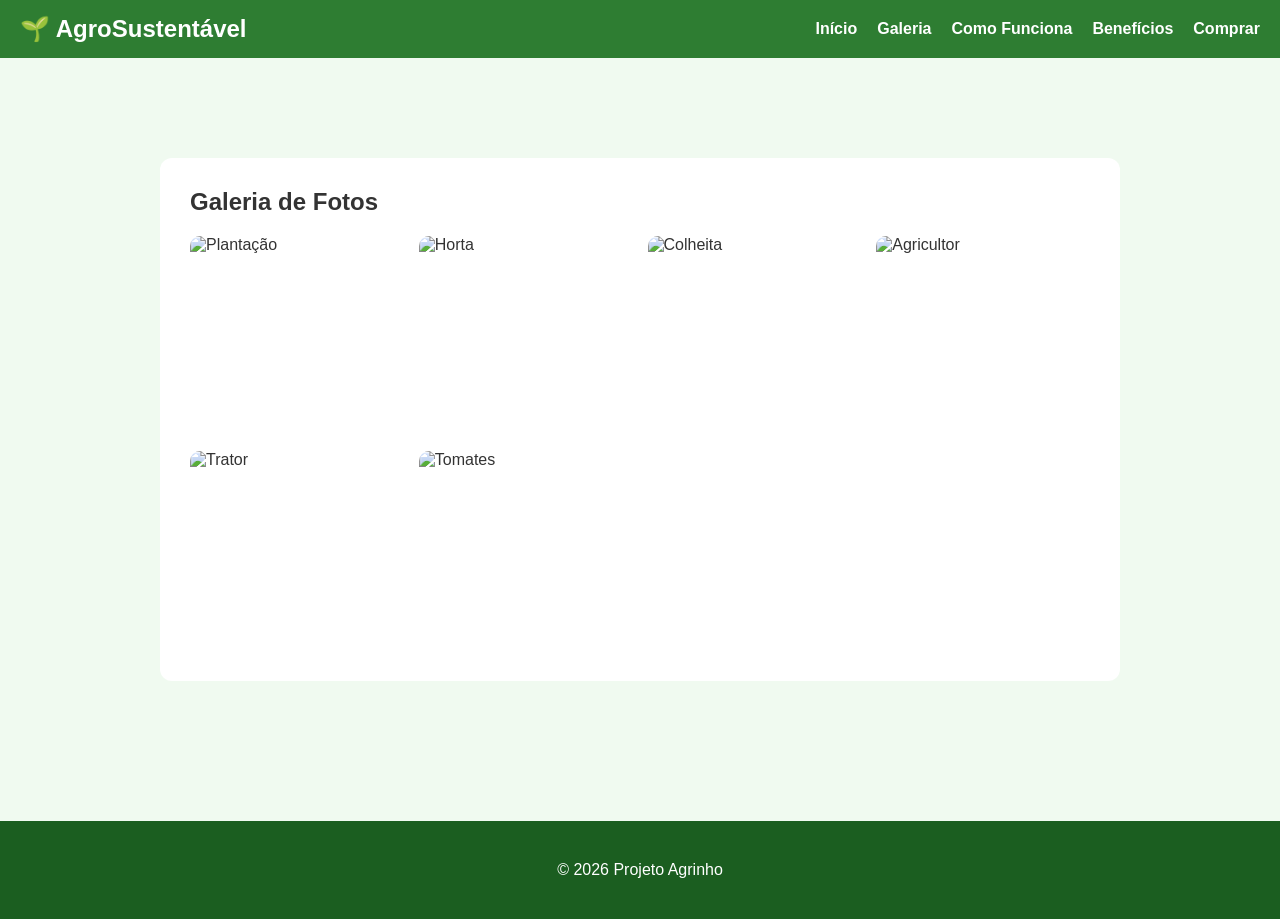
==== galeria.html @ 53825469 "Create galeria.html" ====
<!DOCTYPE html>
<html lang="pt-BR">
<head>
  <meta charset="UTF-8">
  <meta name="viewport" content="width=device-width, initial-scale=1.0">
  <title>Galeria - Agro Sustentável</title>
  <link rel="stylesheet" href="style.css">
</head>
<body>
  <nav>
    <h2>🌱 AgroSustentável</h2>
    <ul>
      <li><a href="index.html">Início</a></li>
      <li><a href="galeria.html">Galeria</a></li>
      <li><a href="comofunciona.html">Como Funciona</a></li>
      <li><a href="beneficios.html">Benefícios</a></li>
      <li><a href="produtos.html">Comprar</a></li>
    </ul>
  </nav>

  <main>
    <section class="galeria">
      <h2>Galeria de Fotos</h2>
      <div class="fotos">
        <img src="https://images.unsplash.com/photo-1500382017468-9049fed747ef?w=400" alt="Plantação">
        <img src="https://images.unsplash.com/photo-1416879595882-3373a0480b5b?w=400" alt="Horta">
        <img src="https://images.unsplash.com/photo-1592924357228-91a4daadcfea?w=400" alt="Colheita">
        <img src="https://images.unsplash.com/photo-1464226184884-fa6b1c7f1465?w=400" alt="Agricultor">
        <img src="https://images.unsplash.com/photo-1530836369250-ef72a3ff5c34?w=400" alt="Trator">
        <img src="https://images.unsplash.com/photo-1574943320219-553eb213f72d?w=400" alt="Tomates">
      </div>
    </section>
  </main>

  <footer><p>© 2026 Projeto Agrinho</p></footer>
</body>
</html>
---- style.css ----
* { margin: 0; padding: 0; box-sizing: border-box; }
html { scroll-behavior: smooth; }

body {
  font-family: Arial, sans-serif;
  background: #f0faf0;
  color: #333;
}

nav {
  background: #2e7d32;
  color: white;
  padding: 15px 20px;
  position: sticky;
  top: 0;
  display: flex;
  justify-content: space-between;
  align-items: center;
  flex-wrap: wrap;
  z-index: 100;
}

nav ul { list-style: none; display: flex; gap: 20px; }
nav a { color: white; text-decoration: none; font-weight: bold; }
nav input { padding: 8px; border-radius: 20px; border: none; width: 150px; }

header {
  background: linear-gradient(135deg, #2e7d32, #4caf50);
  color: white;
  text-align: center;
  padding: 80px 20px;
}

main { max-width: 1000px; margin: auto; padding: 40px 20px; }

.galeria .fotos {
  display: grid;
  grid-template-columns: repeat(auto-fit, minmax(200px, 1fr));
  gap: 15px;
  margin-top: 20px;
}

.galeria img {
  width: 100%;
  border-radius: 10px;
  height: 200px;
  object-fit: cover;
  transition: 0.3s;
}

.galeria img:hover { transform: scale(1.05); }

section { margin: 60px 0; padding: 30px; background: white; border-radius: 12px; }

.btn {
  background: #66bb6a;
  color: white;
  padding: 15px 35px;
  border-radius: 50px;
  text-decoration: none;
  display: inline-block;
  margin-top: 20px;
  font-weight: bold;
}

footer {
  background: #1b5e20;
  color: white;
  text-align: center;
  padding: 40px 20px;
  margin-top: 40px;
}
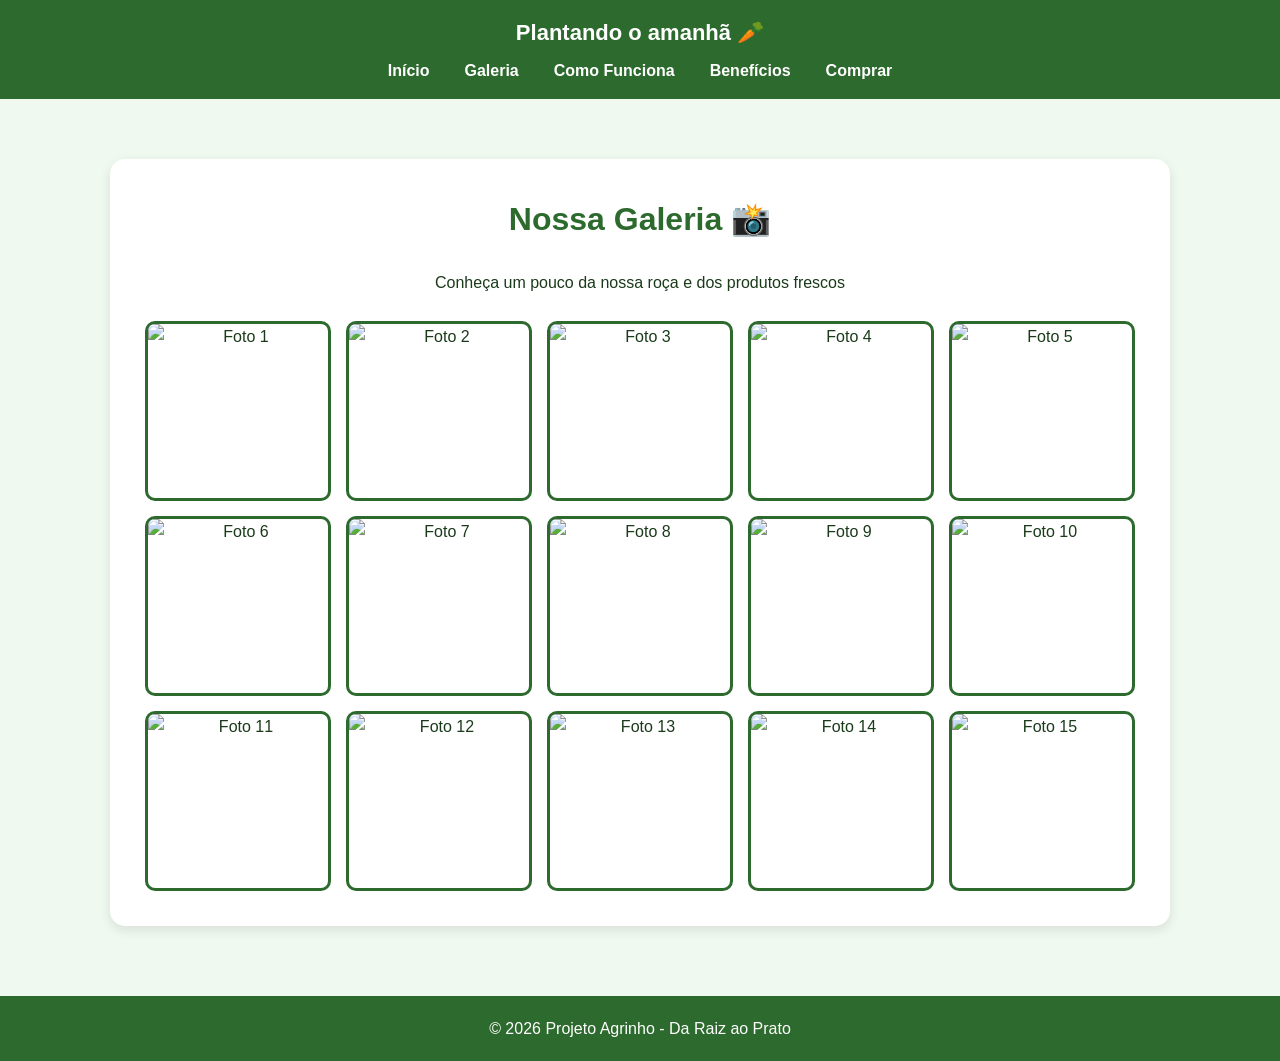
==== commit 5ce164e7: "Update galeria.html" ====
--- a/galeria.html
+++ b/galeria.html
@@ -3,12 +3,50 @@
 <head>
   <meta charset="UTF-8">
   <meta name="viewport" content="width=device-width, initial-scale=1.0">
-  <title>Galeria - Agro Sustentável</title>
-  <link rel="stylesheet" href="style.css">
+  <title>Galeria - Da Raiz ao Prato</title>
+  <style>
+    * {margin:0;padding:0;box-sizing:border-box;}
+    body {font-family:Arial;background:#f0f9f0;color:#1a3a1a;line-height:1.6;}
+    nav {background:#2d6a2d;padding:15px;text-align:center;position:sticky;top:0;z-index:10;}
+    nav h2 {color:white;font-size:22px;margin-bottom:8px;}
+    nav ul {list-style:none;display:flex;justify-content:center;gap:15px;flex-wrap:wrap;}
+    nav a {color:white;text-decoration:none;font-weight:bold;padding:5px 10px;border-radius:5px;transition:0.3s;}
+    nav a:hover {background:#3e8e3e;}
+    main {max-width:1100px;margin:40px auto;padding:20px;}
+    .box {background:white;padding:35px;border-radius:15px;box-shadow:0 4px 12px rgba(0,0,0,0.1);text-align:center;}
+    .box h2 {color:#2d6a2d;margin-bottom:25px;font-size:32px;}
+    
+    /* Grid 3 fileiras x 5 colunas */
+    .galeria {
+      display:grid;
+      grid-template-columns:repeat(5, 1fr);
+      gap:15px;
+      margin-top:25px;
+    }
+    .galeria img {
+      width:100%;
+      height:180px;
+      object-fit:cover;
+      border-radius:10px;
+      border:3px solid #2d6a2d;
+      transition:0.3s;
+    }
+    .galeria img:hover {
+      transform:scale(1.05);
+      box-shadow:0 4px 15px rgba(0,0,0,0.2);
+    }
+    
+    /* No celular fica 2 colunas */
+    @media(max-width:768px) {
+      .galeria {grid-template-columns:repeat(2, 1fr);}
+    }
+    
+    footer {background:#2d6a2d;color:white;text-align:center;padding:20px;margin-top:50px;}
+  </style>
 </head>
 <body>
   <nav>
-    <h2>🌱 AgroSustentável</h2>
+    <h2>Plantando o amanhã 🥕</h2>
     <ul>
       <li><a href="index.html">Início</a></li>
       <li><a href="galeria.html">Galeria</a></li>
@@ -19,19 +57,37 @@
   </nav>
 
   <main>
-    <section class="galeria">
-      <h2>Galeria de Fotos</h2>
-      <div class="fotos">
-        <img src="https://images.unsplash.com/photo-1500382017468-9049fed747ef?w=400" alt="Plantação">
-        <img src="https://images.unsplash.com/photo-1416879595882-3373a0480b5b?w=400" alt="Horta">
-        <img src="https://images.unsplash.com/photo-1592924357228-91a4daadcfea?w=400" alt="Colheita">
-        <img src="https://images.unsplash.com/photo-1464226184884-fa6b1c7f1465?w=400" alt="Agricultor">
-        <img src="https://images.unsplash.com/photo-1530836369250-ef72a3ff5c34?w=400" alt="Trator">
-        <img src="https://images.unsplash.com/photo-1574943320219-553eb213f72d?w=400" alt="Tomates">
+    <div class="box">
+      <h2>Nossa Galeria 📸</h2>
+      <p>Conheça um pouco da nossa roça e dos produtos frescos</p>
+      
+      <div class="galeria">
+        <!-- FILEIRA 1 -->
+        <img src="COLA_LINK_FOTO_1_AQUI" alt="Foto 1">
+        <img src="COLA_LINK_FOTO_2_AQUI" alt="Foto 2">
+        <img src="COLA_LINK_FOTO_3_AQUI" alt="Foto 3">
+        <img src="COLA_LINK_FOTO_4_AQUI" alt="Foto 4">
+        <img src="COLA_LINK_FOTO_5_AQUI" alt="Foto 5">
+        
+        <!-- FILEIRA 2 -->
+        <img src="COLA_LINK_FOTO_6_AQUI" alt="Foto 6">
+        <img src="COLA_LINK_FOTO_7_AQUI" alt="Foto 7">
+        <img src="COLA_LINK_FOTO_8_AQUI" alt="Foto 8">
+        <img src="COLA_LINK_FOTO_9_AQUI" alt="Foto 9">
+        <img src="COLA_LINK_FOTO_10_AQUI" alt="Foto 10">
+        
+        <!-- FILEIRA 3 -->
+        <img src="COLA_LINK_FOTO_11_AQUI" alt="Foto 11">
+        <img src="COLA_LINK_FOTO_12_AQUI" alt="Foto 12">
+        <img src="COLA_LINK_FOTO_13_AQUI" alt="Foto 13">
+        <img src="COLA_LINK_FOTO_14_AQUI" alt="Foto 14">
+        <img src="COLA_LINK_FOTO_15_AQUI" alt="Foto 15">
       </div>
-    </section>
+    </div>
   </main>
 
-  <footer><p>© 2026 Projeto Agrinho</p></footer>
+  <footer>
+    <p>© 2026 Projeto Agrinho - Da Raiz ao Prato</p>
+  </footer>
 </body>
 </html>
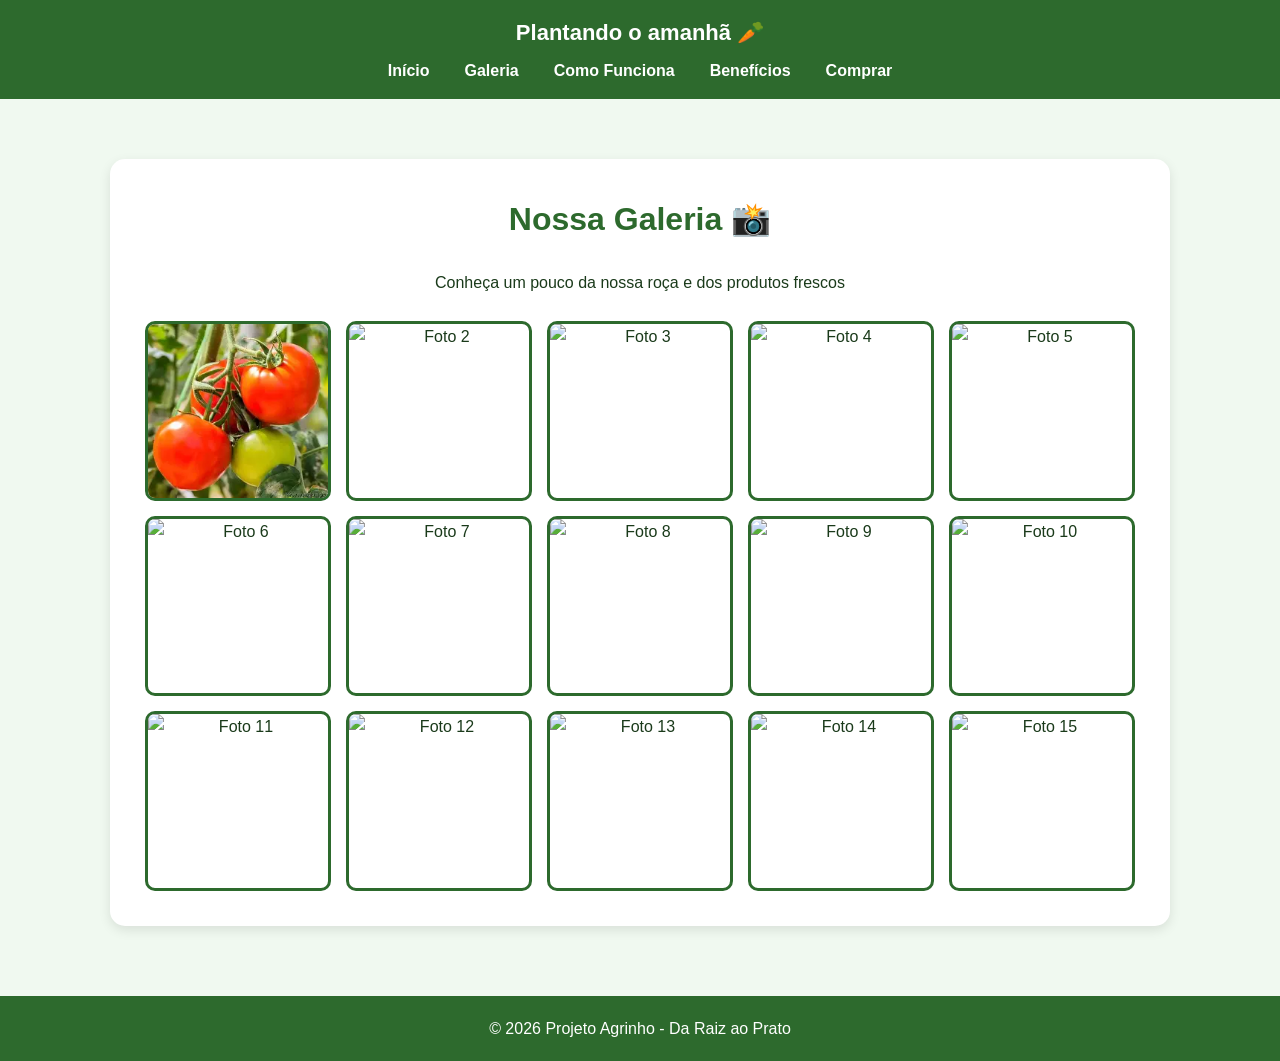
==== commit be2fde43: "Update galeria.html" ====
--- a/galeria.html
+++ b/galeria.html
@@ -63,7 +63,7 @@
       
       <div class="galeria">
         <!-- FILEIRA 1 -->
-        <img src="COLA_LINK_FOTO_1_AQUI" alt="Foto 1">
+        <img src="[data-uri]" alt="Foto 1">
         <img src="COLA_LINK_FOTO_2_AQUI" alt="Foto 2">
         <img src="COLA_LINK_FOTO_3_AQUI" alt="Foto 3">
         <img src="COLA_LINK_FOTO_4_AQUI" alt="Foto 4">
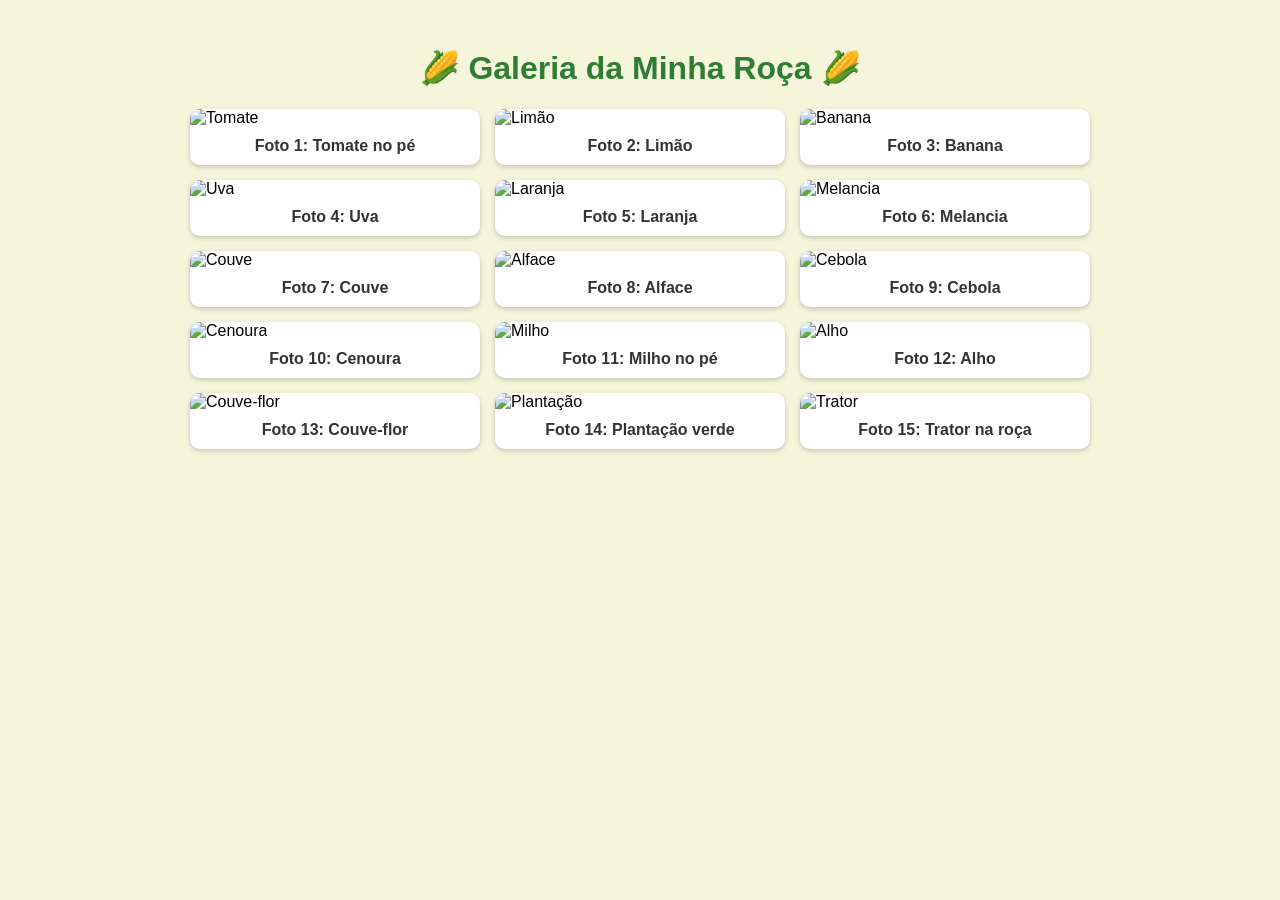
==== commit f3d395cd: "Update galeria.html" ====
--- a/galeria.html
+++ b/galeria.html
@@ -2,92 +2,95 @@
 <html lang="pt-BR">
 <head>
   <meta charset="UTF-8">
-  <meta name="viewport" content="width=device-width, initial-scale=1.0">
-  <title>Galeria - Da Raiz ao Prato</title>
+  <title>Galeria - Minha Roça</title>
   <style>
-    * {margin:0;padding:0;box-sizing:border-box;}
-    body {font-family:Arial;background:#f0f9f0;color:#1a3a1a;line-height:1.6;}
-    nav {background:#2d6a2d;padding:15px;text-align:center;position:sticky;top:0;z-index:10;}
-    nav h2 {color:white;font-size:22px;margin-bottom:8px;}
-    nav ul {list-style:none;display:flex;justify-content:center;gap:15px;flex-wrap:wrap;}
-    nav a {color:white;text-decoration:none;font-weight:bold;padding:5px 10px;border-radius:5px;transition:0.3s;}
-    nav a:hover {background:#3e8e3e;}
-    main {max-width:1100px;margin:40px auto;padding:20px;}
-    .box {background:white;padding:35px;border-radius:15px;box-shadow:0 4px 12px rgba(0,0,0,0.1);text-align:center;}
-    .box h2 {color:#2d6a2d;margin-bottom:25px;font-size:32px;}
-    
-    /* Grid 3 fileiras x 5 colunas */
-    .galeria {
-      display:grid;
-      grid-template-columns:repeat(5, 1fr);
-      gap:15px;
-      margin-top:25px;
-    }
-    .galeria img {
-      width:100%;
-      height:180px;
-      object-fit:cover;
-      border-radius:10px;
-      border:3px solid #2d6a2d;
-      transition:0.3s;
-    }
-    .galeria img:hover {
-      transform:scale(1.05);
-      box-shadow:0 4px 15px rgba(0,0,0,0.2);
-    }
-    
-    /* No celular fica 2 colunas */
-    @media(max-width:768px) {
-      .galeria {grid-template-columns:repeat(2, 1fr);}
-    }
-    
-    footer {background:#2d6a2d;color:white;text-align:center;padding:20px;margin-top:50px;}
+    body { font-family: Arial; background: #f5f5dc; padding: 20px; }
+    h1 { text-align: center; color: #2e7d32; }
+    .galeria { display: grid; grid-template-columns: repeat(3, 1fr); gap: 15px; max-width: 900px; margin: auto; }
+    .item { background: white; border-radius: 10px; overflow: hidden; box-shadow: 0 2px 5px rgba(0,0,0,0.2); }
+    .item img { width: 100%; height: 200px; object-fit: cover; }
+    .item p { text-align: center; padding: 10px; margin: 0; font-weight: bold; color: #333; }
   </style>
 </head>
 <body>
-  <nav>
-    <h2>Plantando o amanhã 🥕</h2>
-    <ul>
-      <li><a href="index.html">Início</a></li>
-      <li><a href="galeria.html">Galeria</a></li>
-      <li><a href="comofunciona.html">Como Funciona</a></li>
-      <li><a href="beneficios.html">Benefícios</a></li>
-      <li><a href="produtos.html">Comprar</a></li>
-    </ul>
-  </nav>
+  <h1>🌽 Galeria da Minha Roça 🌽</h1>
+  <div class="galeria">
+    
+    <div class="item">
+      <img src="https://images.unsplash.com/photo-1592924357228-91a4daadee15?w=500&h=500&fit=crop" alt="Tomate">
+      <p>Foto 1: Tomate no pé</p>
+    </div>
 
-  <main>
-    <div class="box">
-      <h2>Nossa Galeria 📸</h2>
-      <p>Conheça um pouco da nossa roça e dos produtos frescos</p>
-      
-      <div class="galeria">
-        <!-- FILEIRA 1 -->
-        <img src="[data-uri]" alt="Foto 1">
-        <img src="COLA_LINK_FOTO_2_AQUI" alt="Foto 2">
-        <img src="COLA_LINK_FOTO_3_AQUI" alt="Foto 3">
-        <img src="COLA_LINK_FOTO_4_AQUI" alt="Foto 4">
-        <img src="COLA_LINK_FOTO_5_AQUI" alt="Foto 5">
-        
-        <!-- FILEIRA 2 -->
-        <img src="COLA_LINK_FOTO_6_AQUI" alt="Foto 6">
-        <img src="COLA_LINK_FOTO_7_AQUI" alt="Foto 7">
-        <img src="COLA_LINK_FOTO_8_AQUI" alt="Foto 8">
-        <img src="COLA_LINK_FOTO_9_AQUI" alt="Foto 9">
-        <img src="COLA_LINK_FOTO_10_AQUI" alt="Foto 10">
-        
-        <!-- FILEIRA 3 -->
-        <img src="COLA_LINK_FOTO_11_AQUI" alt="Foto 11">
-        <img src="COLA_LINK_FOTO_12_AQUI" alt="Foto 12">
-        <img src="COLA_LINK_FOTO_13_AQUI" alt="Foto 13">
-        <img src="COLA_LINK_FOTO_14_AQUI" alt="Foto 14">
-        <img src="COLA_LINK_FOTO_15_AQUI" alt="Foto 15">
-      </div>
+    <div class="item">
+      <img src="https://images.unsplash.com/photo-1611080626919-7cf5a9dbab5b?w=500&h=500&fit=crop" alt="Limão">
+      <p>Foto 2: Limão</p>
     </div>
-  </main>
 
-  <footer>
-    <p>© 2026 Projeto Agrinho - Da Raiz ao Prato</p>
-  </footer>
+    <div class="item">
+      <img src="https://images.unsplash.com/photo-1571771894821-ce9b6c11b08e?w=500&h=500&fit=crop" alt="Banana">
+      <p>Foto 3: Banana</p>
+    </div>
+
+    <div class="item">
+      <img src="https://images.unsplash.com/photo-1596363502121-3c9e8e9b193f?w=500&h=500&fit=crop" alt="Uva">
+      <p>Foto 4: Uva</p>
+    </div>
+
+    <div class="item">
+      <img src="https://images.unsplash.com/photo-1611080627980-c844733e5327?w=500&h=500&fit=crop" alt="Laranja">
+      <p>Foto 5: Laranja</p>
+    </div>
+
+    <div class="item">
+      <img src="https://images.unsplash.com/photo-1528821128474-27d65483a5b0?w=500&h=500&fit=crop" alt="Melancia">
+      <p>Foto 6: Melancia</p>
+    </div>
+
+    <div class="item">
+      <img src="https://images.unsplash.com/photo-1594282487803-0e8ef2bc108f?w=500&h=500&fit=crop" alt="Couve">
+      <p>Foto 7: Couve</p>
+    </div>
+
+    <div class="item">
+      <img src="https://images.unsplash.com/photo-1560493673-04071c5f467b?w=500&h=500&fit=crop" alt="Alface">
+      <p>Foto 8: Alface</p>
+    </div>
+
+    <div class="item">
+      <img src="https://images.unsplash.com/photo-1508313880080-c4bef0730395?w=500&h=500&fit=crop" alt="Cebola">
+      <p>Foto 9: Cebola</p>
+    </div>
+
+    <div class="item">
+      <img src="https://images.unsplash.com/photo-1598170845058-32b9d6a5da37?w=500&h=500&fit=crop" alt="Cenoura">
+      <p>Foto 10: Cenoura</p>
+    </div>
+
+    <div class="item">
+      <img src="https://images.unsplash.com/photo-1551754655-cd27e38d2076?w=500&h=500&fit=crop" alt="Milho">
+      <p>Foto 11: Milho no pé</p>
+    </div>
+
+    <div class="item">
+      <img src="https://images.unsplash.com/photo-1567306301408-9b74779a11af?w=500&h=500&fit=crop" alt="Alho">
+      <p>Foto 12: Alho</p>
+    </div>
+
+    <div class="item">
+      <img src="https://images.unsplash.com/photo-1459411621453-7b03977f4bfc?w=500&h=500&fit=crop" alt="Couve-flor">
+      <p>Foto 13: Couve-flor</p>
+    </div>
+
+    <div class="item">
+      <img src="https://images.unsplash.com/photo-1500382017468-9049fed747ef?w=500&h=500&fit=crop" alt="Plantação">
+      <p>Foto 14: Plantação verde</p>
+    </div>
+
+    <div class="item">
+      <img src="https://images.unsplash.com/photo-1574943320219-553eb213f72d?w=500&h=500&fit=crop" alt="Trator">
+      <p>Foto 15: Trator na roça</p>
+    </div>
+
+  </div>
 </body>
 </html>
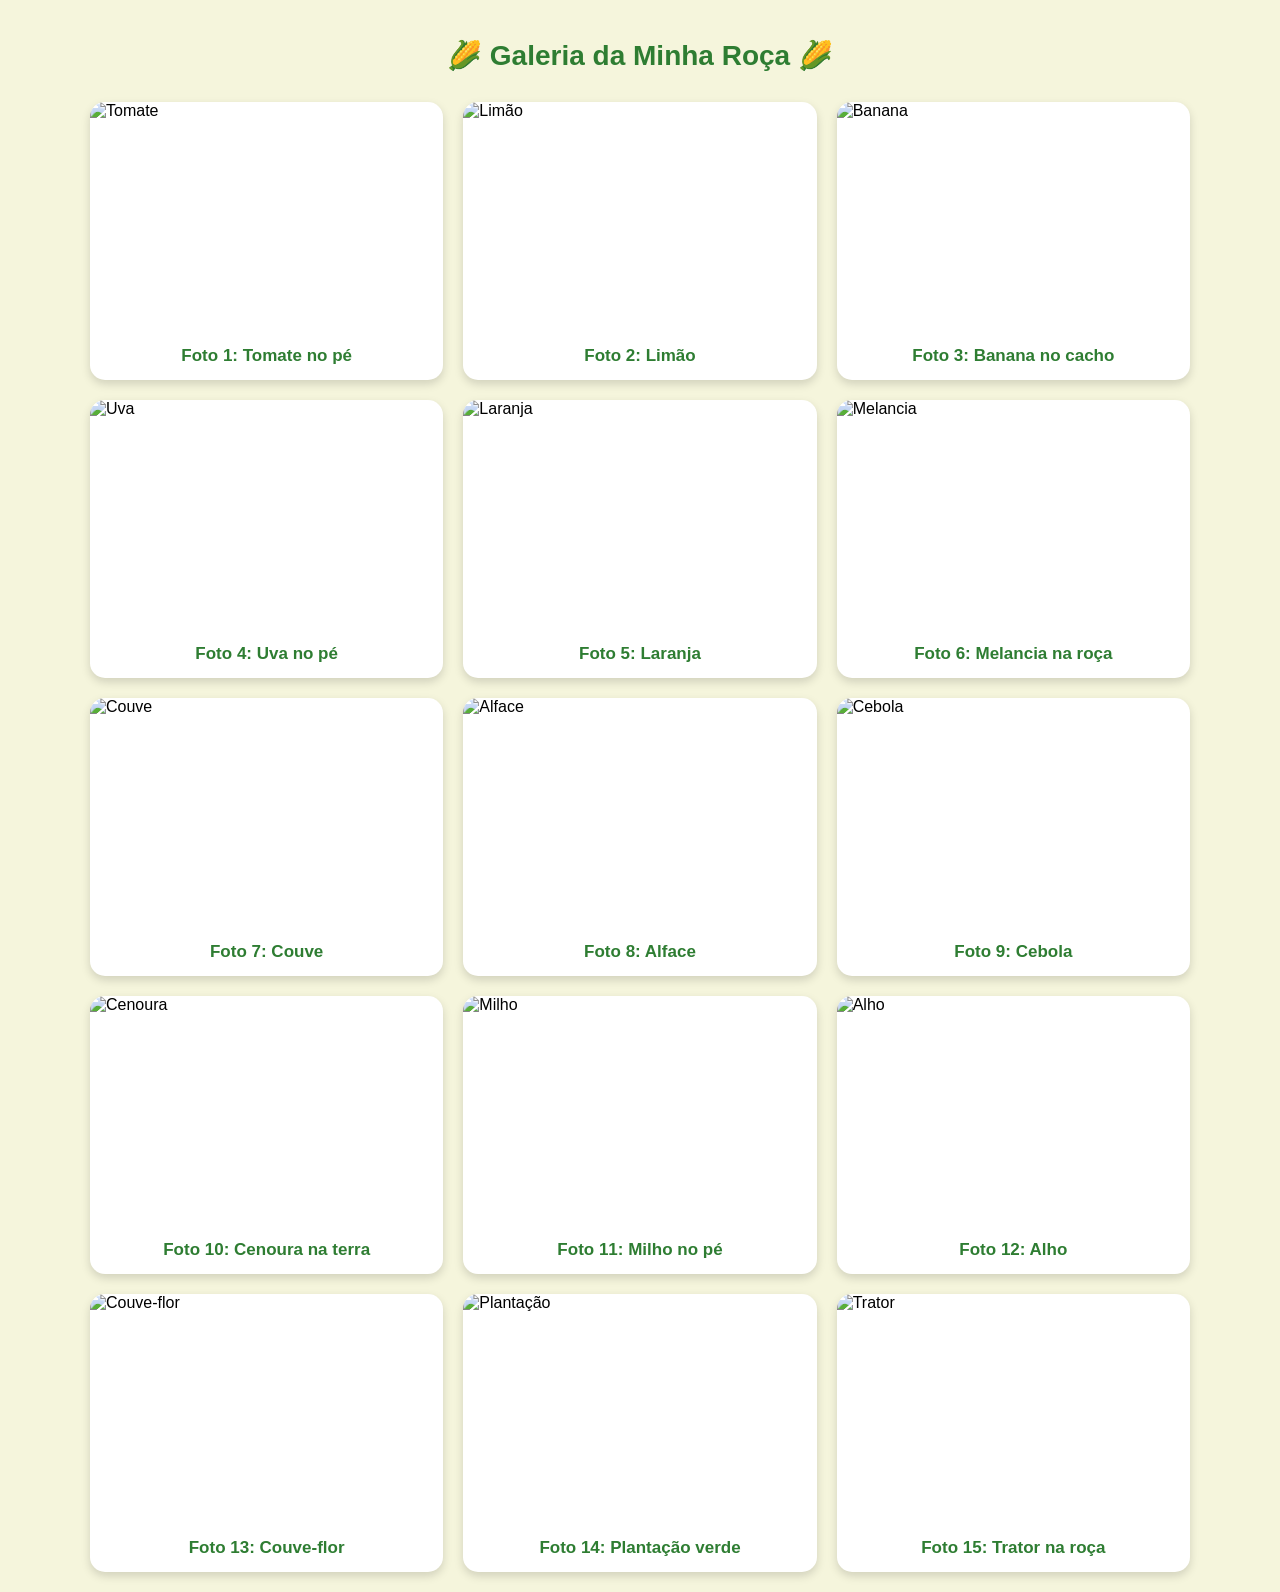
==== commit b56864df: "Update galeria.html" ====
--- a/galeria.html
+++ b/galeria.html
@@ -4,12 +4,15 @@
   <meta charset="UTF-8">
   <title>Galeria - Minha Roça</title>
   <style>
-    body { font-family: Arial; background: #f5f5dc; padding: 20px; }
-    h1 { text-align: center; color: #2e7d32; }
-    .galeria { display: grid; grid-template-columns: repeat(3, 1fr); gap: 15px; max-width: 900px; margin: auto; }
-    .item { background: white; border-radius: 10px; overflow: hidden; box-shadow: 0 2px 5px rgba(0,0,0,0.2); }
-    .item img { width: 100%; height: 200px; object-fit: cover; }
-    .item p { text-align: center; padding: 10px; margin: 0; font-weight: bold; color: #333; }
+    body { font-family: Arial; background: #f5f5dc; padding: 20px; margin: 0; }
+    h1 { text-align: center; color: #2e7d32; margin-bottom: 30px; font-size: 28px; }
+    .galeria { display: grid; grid-template-columns: repeat(3, 1fr); gap: 20px; max-width: 1100px; margin: auto; }
+    .item { background: white; border-radius: 15px; overflow: hidden; box-shadow: 0 4px 10px rgba(0,0,0,0.15); transition: transform 0.3s; }
+    .item:hover { transform: translateY(-5px); }
+    .item img { width: 100%; height: 230px; object-fit: cover; display: block; }
+    .item p { text-align: center; padding: 14px; margin: 0; font-weight: bold; color: #2e7d32; font-size: 17px; }
+    @media(max-width: 800px) { .galeria { grid-template-columns: repeat(2, 1fr); } }
+    @media(max-width: 500px) { .galeria { grid-template-columns: 1fr; } }
   </style>
 </head>
 <body>
@@ -17,77 +20,77 @@
   <div class="galeria">
     
     <div class="item">
-      <img src="https://images.unsplash.com/photo-1592924357228-91a4daadee15?w=500&h=500&fit=crop" alt="Tomate">
+      <img src="https://images.pexels.com/photos/533280/pexels-photo-533280.jpeg?auto=compress&cs=tinysrgb&w=500&h=500&fit=crop" alt="Tomate">
       <p>Foto 1: Tomate no pé</p>
     </div>
 
     <div class="item">
-      <img src="https://images.unsplash.com/photo-1611080626919-7cf5a9dbab5b?w=500&h=500&fit=crop" alt="Limão">
+      <img src="https://images.pexels.com/photos/161559/limes-fruit-fresh-green-161559.jpeg?auto=compress&cs=tinysrgb&w=500&h=500&fit=crop" alt="Limão">
       <p>Foto 2: Limão</p>
     </div>
 
     <div class="item">
-      <img src="https://images.unsplash.com/photo-1571771894821-ce9b6c11b08e?w=500&h=500&fit=crop" alt="Banana">
-      <p>Foto 3: Banana</p>
+      <img src="https://images.pexels.com/photos/1093034/pexels-photo-1093034.jpeg?auto=compress&cs=tinysrgb&w=500&h=500&fit=crop" alt="Banana">
+      <p>Foto 3: Banana no cacho</p>
     </div>
 
     <div class="item">
-      <img src="https://images.unsplash.com/photo-1596363502121-3c9e8e9b193f?w=500&h=500&fit=crop" alt="Uva">
-      <p>Foto 4: Uva</p>
+      <img src="https://images.pexels.com/photos/708777/pexels-photo-708777.jpeg?auto=compress&cs=tinysrgb&w=500&h=500&fit=crop" alt="Uva">
+      <p>Foto 4: Uva no pé</p>
     </div>
 
     <div class="item">
-      <img src="https://images.unsplash.com/photo-1611080627980-c844733e5327?w=500&h=500&fit=crop" alt="Laranja">
+      <img src="https://images.pexels.com/photos/161559/orange-fruit-fresh-green-161559.jpeg?auto=compress&cs=tinysrgb&w=500&h=500&fit=crop" alt="Laranja">
       <p>Foto 5: Laranja</p>
     </div>
 
     <div class="item">
-      <img src="https://images.unsplash.com/photo-1528821128474-27d65483a5b0?w=500&h=500&fit=crop" alt="Melancia">
-      <p>Foto 6: Melancia</p>
+      <img src="https://images.pexels.com/photos/1084549/pexels-photo-1084549.jpeg?auto=compress&cs=tinysrgb&w=500&h=500&fit=crop" alt="Melancia">
+      <p>Foto 6: Melancia na roça</p>
     </div>
 
     <div class="item">
-      <img src="https://images.unsplash.com/photo-1594282487803-0e8ef2bc108f?w=500&h=500&fit=crop" alt="Couve">
+      <img src="https://images.pexels.com/photos/1327838/pexels-photo-1327838.jpeg?auto=compress&cs=tinysrgb&w=500&h=500&fit=crop" alt="Couve">
       <p>Foto 7: Couve</p>
     </div>
 
     <div class="item">
-      <img src="https://images.unsplash.com/photo-1560493673-04071c5f467b?w=500&h=500&fit=crop" alt="Alface">
+      <img src="https://images.pexels.com/photos/2329440/pexels-photo-2329440.jpeg?auto=compress&cs=tinysrgb&w=500&h=500&fit=crop" alt="Alface">
       <p>Foto 8: Alface</p>
     </div>
 
     <div class="item">
-      <img src="https://images.unsplash.com/photo-1508313880080-c4bef0730395?w=500&h=500&fit=crop" alt="Cebola">
+      <img src="https://images.pexels.com/photos/4197430/pexels-photo-4197430.jpeg?auto=compress&cs=tinysrgb&w=500&h=500&fit=crop" alt="Cebola">
       <p>Foto 9: Cebola</p>
     </div>
 
     <div class="item">
-      <img src="https://images.unsplash.com/photo-1598170845058-32b9d6a5da37?w=500&h=500&fit=crop" alt="Cenoura">
-      <p>Foto 10: Cenoura</p>
+      <img src="https://images.pexels.com/photos/143133/pexels-photo-143133.jpeg?auto=compress&cs=tinysrgb&w=500&h=500&fit=crop" alt="Cenoura">
+      <p>Foto 10: Cenoura na terra</p>
     </div>
 
     <div class="item">
-      <img src="https://images.unsplash.com/photo-1551754655-cd27e38d2076?w=500&h=500&fit=crop" alt="Milho">
+      <img src="https://images.pexels.com/photos/208537/pexels-photo-208537.jpeg?auto=compress&cs=tinysrgb&w=500&h=500&fit=crop" alt="Milho">
       <p>Foto 11: Milho no pé</p>
     </div>
 
     <div class="item">
-      <img src="https://images.unsplash.com/photo-1567306301408-9b74779a11af?w=500&h=500&fit=crop" alt="Alho">
+      <img src="https://images.pexels.com/photos/4199101/pexels-photo-4199101.jpeg?auto=compress&cs=tinysrgb&w=500&h=500&fit=crop" alt="Alho">
       <p>Foto 12: Alho</p>
     </div>
 
     <div class="item">
-      <img src="https://images.unsplash.com/photo-1459411621453-7b03977f4bfc?w=500&h=500&fit=crop" alt="Couve-flor">
+      <img src="https://images.pexels.com/photos/1374496/pexels-photo-1374496.jpeg?auto=compress&cs=tinysrgb&w=500&h=500&fit=crop" alt="Couve-flor">
       <p>Foto 13: Couve-flor</p>
     </div>
 
     <div class="item">
-      <img src="https://images.unsplash.com/photo-1500382017468-9049fed747ef?w=500&h=500&fit=crop" alt="Plantação">
+      <img src="https://images.pexels.com/photos/2935049/pexels-photo-2935049.jpeg?auto=compress&cs=tinysrgb&w=500&h=500&fit=crop" alt="Plantação">
       <p>Foto 14: Plantação verde</p>
     </div>
 
     <div class="item">
-      <img src="https://images.unsplash.com/photo-1574943320219-553eb213f72d?w=500&h=500&fit=crop" alt="Trator">
+      <img src="https://images.pexels.com/photos/162948/tractor-farmer-farming-162948.jpeg?auto=compress&cs=tinysrgb&w=500&h=500&fit=crop" alt="Trator">
       <p>Foto 15: Trator na roça</p>
     </div>
 
